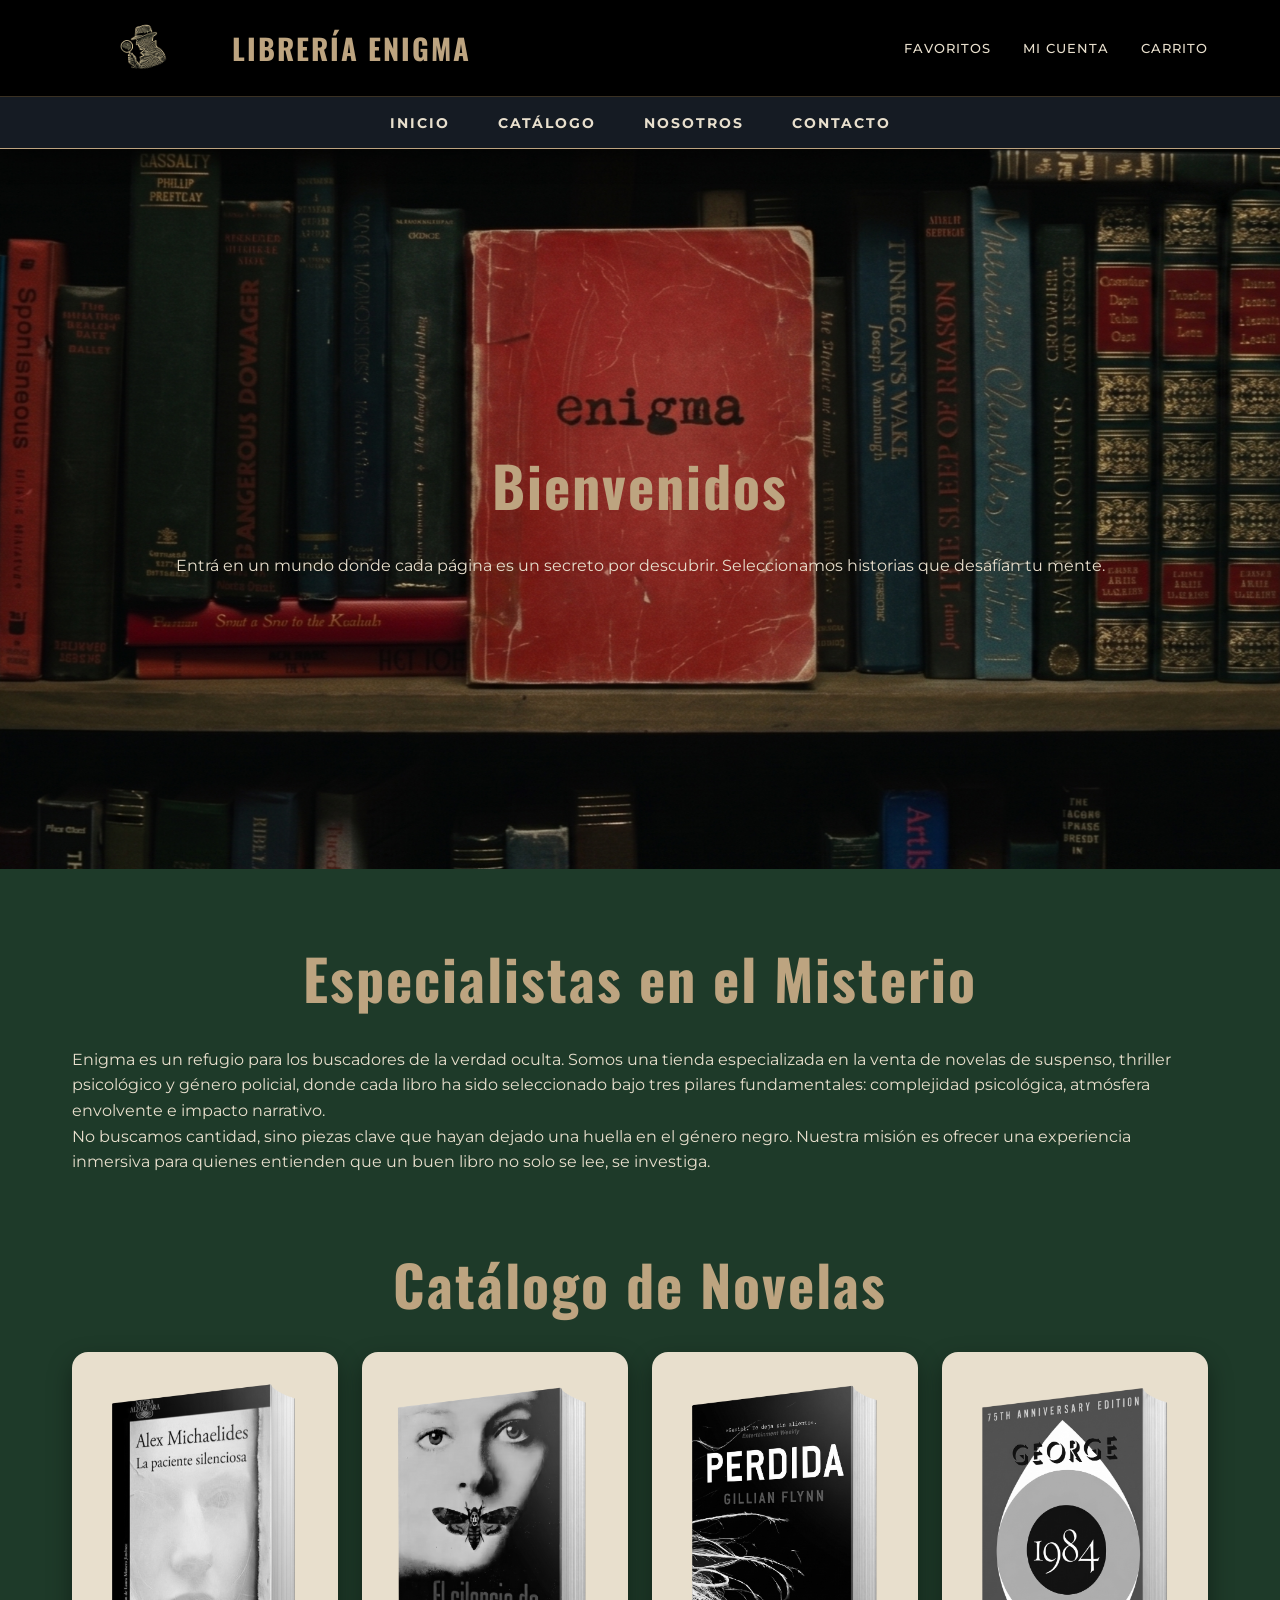
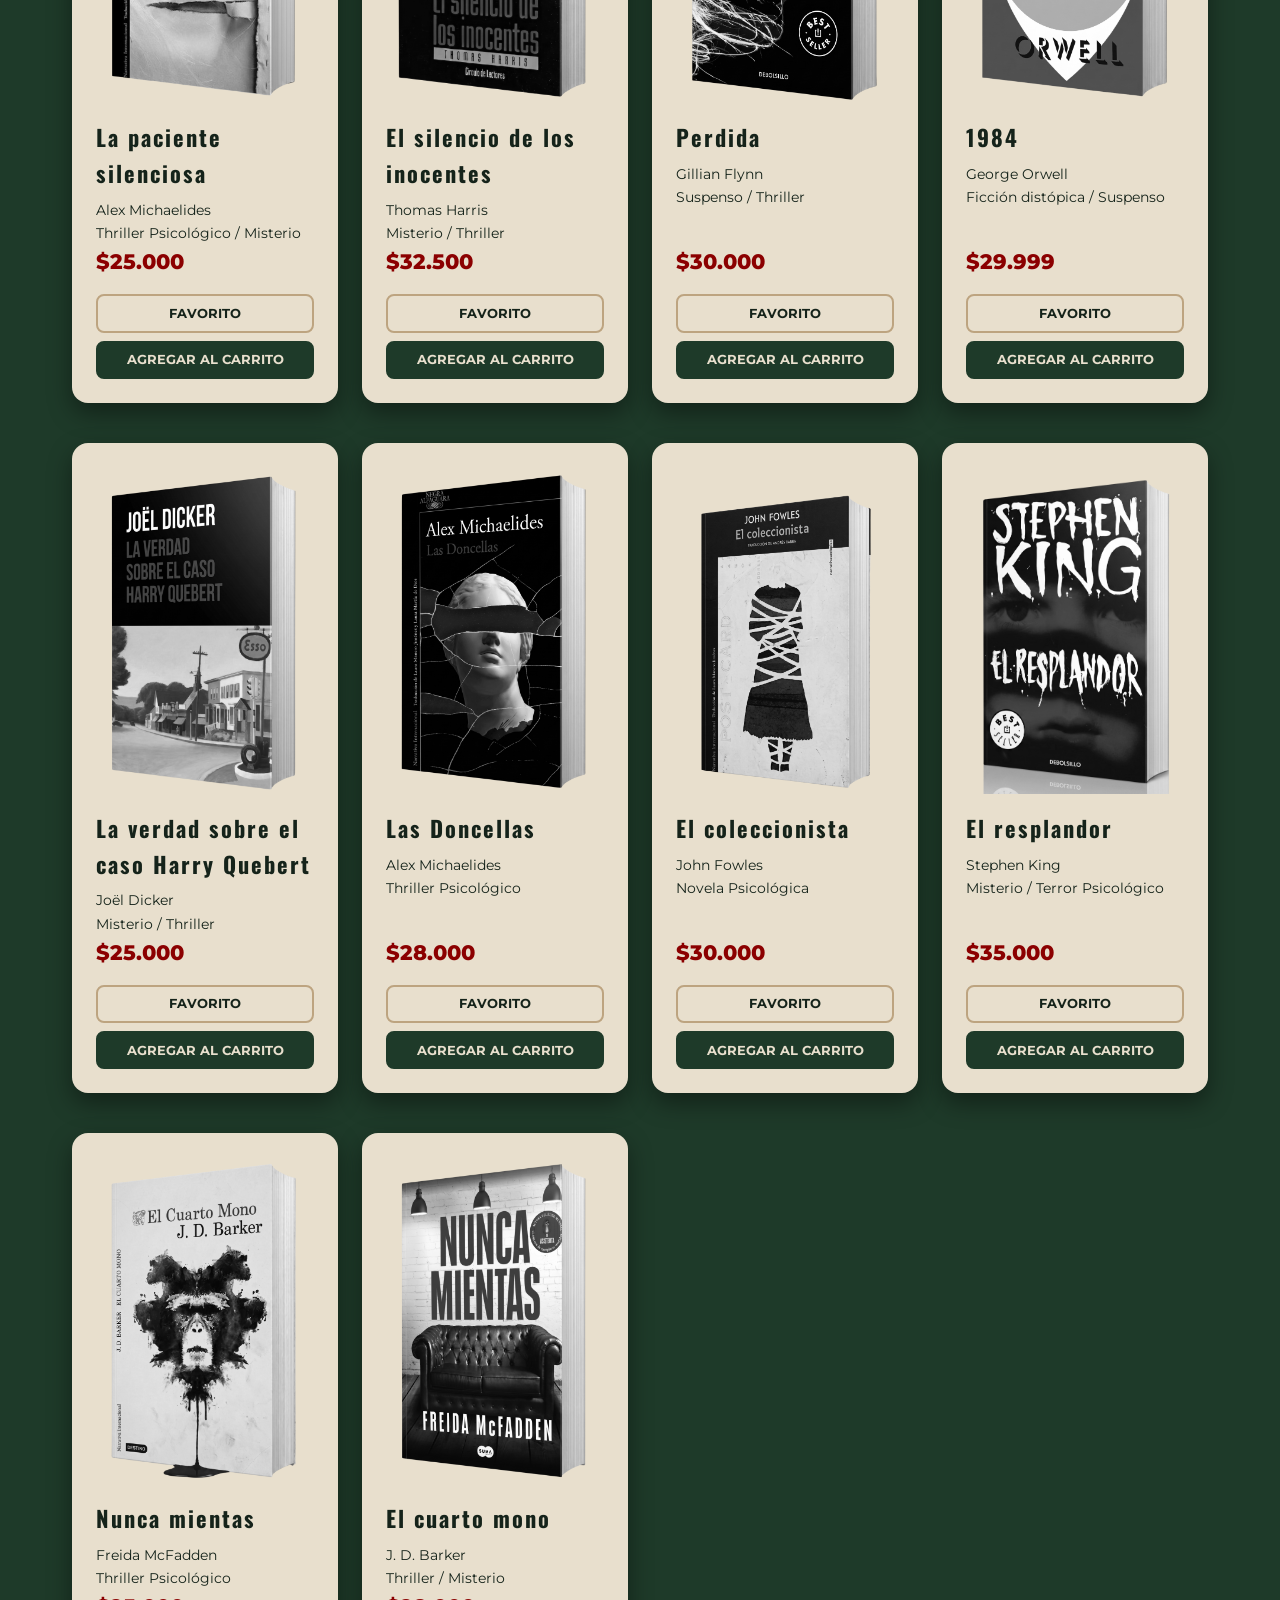
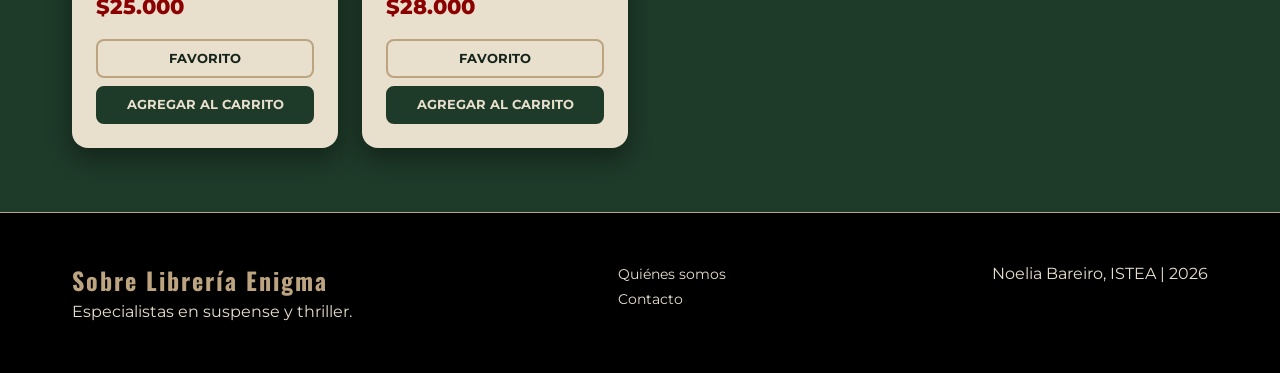
==== index.html @ 0cbce8e1 "Versión integrada (clases 1 a 4) Puesta en limpio del trabajo realizado durante las primeras cuatro " ====
<!DOCTYPE html>
<html lang="es">
<head>
  <meta charset="UTF-8">
  <meta name="viewport" content="width=device-width, initial-scale=1.0">
  <title>Enigma | Tienda de Libros de Suspenso</title>
  <link rel="stylesheet" href="css/estilos.css">
</head>

<body>
  <header class="header-principal">
    <div class="header-superior">
    <div class="contenedor-header">
    <div class="logo">
      <a href="index.html">
        <img src="img/011logo.png" alt="Librería Enigma Detective" class="logo-img">
        <h1 class="logo-texto">Librería Enigma</h1>
        </a>
    </div>

    <nav class="herramientas">
      <ul>
        <li><a href="#">FAVORITOS</a></li>
        <li><a href="#">MI CUENTA</a></li>
        <li><a href="#">CARRITO</a></li>
      </ul>
    </nav>
    </div>
    </div>

    <div class="header-inferior">
    <div class="contenedor-header">
    <nav class="navegacion-principal">
      <ul>
        <li><a href="index.html">INICIO</a></li>
        <li><a href="#catalogo">CATÁLOGO</a></li>
        <li><a href="#quienes-somos">NOSOTROS</a></li>
        <li><a href="#">CONTACTO</a></li>
      </ul>
    </nav>
    </div>
    </div>
  </header>

   <section id="bienvenida"> 
      <h1>Bienvenidos</h1>
      <p>Entrá en un mundo donde cada página es un secreto por descubrir. Seleccionamos historias que desafían tu mente.</p>
    </section>

  <main class="contenido">
      
    <section id="quienes-somos">
      <h1>Especialistas en el Misterio</h1>
      <p>Enigma es un refugio para los buscadores de la verdad oculta. Somos una tienda especializada en la venta de novelas de suspenso, thriller psicológico y género policial, donde cada libro ha sido seleccionado bajo tres pilares fundamentales: complejidad psicológica, atmósfera envolvente e impacto narrativo.</p>
      <p>No buscamos cantidad, sino piezas clave que hayan dejado una huella en el género negro. Nuestra misión es ofrecer una experiencia inmersiva para quienes entienden que un buen libro no solo se lee, se investiga.</p>
    </section>

    <section id="catalogo">
      <h1>Catálogo de Novelas</h1> 
      <div class="contenedor-catalogo">
      <article class="producto">
        <img src="img/001.png" alt="Portada La paciente silenciosa">
        <h2>La paciente silenciosa</h2>
        <p>Alex Michaelides</p>
        <p>Thriller Psicológico / Misterio</p>
        <p class="precio">$25.000</p>
        <button type="button" class="btn-outline" id="fav-001">Favorito</button>
        <button type="button" class="btn-fill">Agregar al carrito</button>
      </article>

      <article class="producto">
        <img src="img/002.png" alt="Portada El silencio de los inocentes">
        <h2>El silencio de los inocentes</h2>
        <p>Thomas Harris</p>
        <p>Misterio / Thriller</p>
        <p class="precio">$32.500</p>
        <button type="button" class="btn-outline" id="fav-002">Favorito</button>
        <button type="button" class="btn-fill">Agregar al carrito</button>
      </article>

      <article class="producto">
        <img src="img/003.png" alt="Portada Perdida">
        <h2>Perdida</h2>
        <p>Gillian Flynn</p>
        <p>Suspenso / Thriller</p>
        <p class="precio">$30.000</p>
        <button type="button" class="btn-outline" id="fav-003"> Favorito</button>
        <button type="button" class="btn-fill">Agregar al carrito</button>
      </article>

      <article class="producto">
        <img src="img/004.png" alt="Portada 1984">
        <h2>1984</h2>
        <p>George Orwell</p>
        <p>Ficción distópica / Suspenso</p>
        <p class="precio">$29.999</p>
        <button type="button" class="btn-outline" id="fav-004">Favorito</button>
        <button type="button" class="btn-fill">Agregar al carrito</button>
      </article>

      <article class="producto">
        <img src="img/005.png" alt="Portada La verdad sobre el caso Harry Quebert">
        <h2>La verdad sobre el caso Harry Quebert</h2>
        <p>Joël Dicker</p>
        <p>Misterio / Thriller</p>
        <p class="precio">$25.000</p>
        <button type="button" class="btn-outline" id="fav-005">Favorito</button>
        <button type="button" class="btn-fill">Agregar al carrito</button>
      </article>

      <article class="producto">
        <img src="img/006.png" alt="Portada Las Doncellas">
        <h2>Las Doncellas</h2>
        <p>Alex Michaelides</p>
        <p>Thriller Psicológico</p>
        <p class="precio">$28.000</p>
        <button type="button" class="btn-outline" id="fav-006">Favorito</button>
        <button type="button" class="btn-fill">Agregar al carrito</button>
      </article>

      <article class="producto">
        <img src="img/007.png" alt="Portada El coleccionista">
        <h2>El coleccionista</h2>
        <p>John Fowles</p>
        <p>Novela Psicológica</p>
        <p class="precio">$30.000</p>
        <button type="button" class="btn-outline" id="fav-007">Favorito</button>
        <button type="button" class="btn-fill">Agregar al carrito</button>
      </article>

      <article class="producto">
        <img src="img/008.png" alt="Portada El resplandor">
        <h2>El resplandor</h2>
        <p>Stephen King</p>
        <p>Misterio / Terror Psicológico</p>
        <p class="precio">$35.000</p>
        <button type="button" class="btn-outline" id="fav-008">Favorito</button>
        <button type="button" class="btn-fill">Agregar al carrito</button>
      </article>

      <article class="producto">
        <img src="img/009.png" alt="Portada Nunca mientas">
        <h2>Nunca mientas</h2>
        <p>Freida McFadden</p>
        <p>Thriller Psicológico</p>
        <p class="precio">$25.000</p>
        <button type="button" class="btn-outline" id="fav-009">Favorito</button>
        <button type="button" class="btn-fill">Agregar al carrito</button>
      </article>

      <article class="producto">
        <img src="img/010.png" alt="Portada El cuarto mono">
        <h2>El cuarto mono</h2>
        <p>J. D. Barker</p>
        <p>Thriller / Misterio</p>
        <p class="precio">$28.000</p>
        <button type="button" class="btn-outline" id="fav-010">Favorito</button>
        <button type="button" class="btn-fill">Agregar al carrito</button>
      </article>

      </div> 
    </section>
  </main>

  <footer>
    <div class="contenedor-footer">
      <div class="footer-info">
        <h1>Sobre Librería Enigma</h1>
        <p>Especialistas en suspense y thriller.</p>
      </div>
        <nav class="footer-nav">
          <ul>
            <li><a href="#quienes-somos">Quiénes somos</a></li>
            <li><a href="#">Contacto</a></li>
          </ul>
        </nav>
      <div class="footer-alumna">
        <p>Noelia Bareiro, ISTEA | 2026</p>
      </div>
    </div>
  </footer>

</body>
</html>
---- css/estilos.css ----
@import url('https://fonts.googleapis.com/css2?family=Montserrat:ital,wght@0,100..900;1,100..900&family=Oswald:wght@200..700&display=swap');

html {
  --bg-color-page: #1e3a29;  
  --bg-color-card: #e8dfcd;   
  --text-on-dark: #e8dfcd;    
  --text-on-light: #15231a;   

  --accent-color-400: #bda480; 
  --accent-color-200: #d1c1a1; 
  --accent-precio: #8b0000;    

  --text-heading: "Oswald", sans-serif;
  --text-base: "Montserrat", sans-serif;

  --contenedor-sz: min(75rem, 100%);
}

*,
::after, 
::before {
  box-sizing: border-box;
  margin: 0;
  padding: 0;
}

body {
  background-color: var(--bg-color-page);
  color: var(--text-on-dark);
  font-family: var(--text-base);
  line-height: 1.6;
  display: grid;
  justify-items: center;
}

h1, h2 {
  font-family: var(--text-heading);
  letter-spacing: 2px;
}

/* Estilo para el header */

.header-principal {
  width: 100%;
  position: sticky;
  top: 0;
  z-index: 1000;
  display: flex;
  flex-direction: column;
  box-shadow: 0 5px 20px rgba(0,0,0,0.6);
}

.contenedor-header {
  width: var(--contenedor-sz);
  margin: 0 auto;
  padding: 0 2rem;
  display: flex;
  align-items: center;
}

.header-superior {
  width: 100%;
  background-color: #000;
  border-bottom: 1px solid rgba(191, 161, 117, 0.3);
  padding: 0.5rem 0;
}

.header-superior .contenedor-header {
  justify-content: space-between;
}

.logo a {
  display: flex;
  align-items: center; 
  gap: 1.2rem; 
  text-decoration: none;
}

.logo-texto {
  font-family: var(--text-heading); 
  font-size: 1.8rem;
  font-weight: 700;
  color: var(--accent-color-400); 
  text-transform: uppercase;
  letter-spacing: 2px;
  line-height: 1;
}

.logo-img {
  height: 80px; 
  width: auto;
  display: block;
  transform: translateY(8px);
  transition: transform 1s ease;
}

.logo-img:hover {
  transform: translateY(8px) scale(1.05);
}

/* Estilo para las herramientas */
.herramientas ul {
  list-style: none;
  display: flex;
  gap: 2rem;
}

.herramientas a {
  text-decoration: none;
  color: var(--text-on-dark);
  font-size: 0.8rem;
  font-weight: 500;
  letter-spacing: 1px;
  transition: color 0.3s;
}

.herramientas a:hover {
  color: var(--accent-color-400);
}

.header-inferior {
  width: 100%;
  background-color: #151b23; 
  border-bottom: 1px solid var(--accent-color-400);
  padding: 0.8rem 0;
}

.header-inferior .contenedor-header {
  justify-content: center; 
}

.navegacion-principal ul {
  list-style: none;
  display: flex;
  gap: 3rem;
}

.navegacion-principal a {
  text-decoration: none;
  color: var(--text-on-dark);
  font-weight: 700;
  text-transform: uppercase;
  font-size: 0.9rem;
  letter-spacing: 2px;
  transition: color 0.3s;
}

.navegacion-principal a:hover {
  color: var(--accent-color-400);
}

/* Estilo para el contenido */
#bienvenida {
  margin: 0; 
  width: 100%; 
  min-height: 45rem; 
  
  background-image: url(../img/012.png);
  background-repeat: no-repeat;
  background-size: cover;
  background-attachment: fixed;
  background-position: center;

  display: flex;
  flex-direction: column;
  justify-content: center;
  align-items: center; 
  text-align: center;
  padding: 2rem; 
}

main {
  width: var(--contenedor-sz);
  padding: 4rem 2rem;
  display: grid;
  gap: 4rem;
}

section h1 {
  font-size: 3.5rem;
  color: var(--accent-color-400);
  margin-bottom: 1.5rem;
  text-align: center;
}

/* Estilo para el catálogo */
.contenedor-catalogo {
  display: grid;
  grid-template-columns: repeat(auto-fill, minmax(14rem, 1fr));
  gap: 2.5rem 1.5rem;
}

.contenedor-catalogo article {
  background-color: var(--bg-color-card);
  padding: 1.5rem;
  border-radius: 1rem;
  display: flex;
  flex-direction: column;
  box-shadow: 0 10px 25px rgba(0,0,0,0.4);
  transition: transform 0.3s ease;
}

.contenedor-catalogo article:hover {
  transform: translateY(-10px);
}

.contenedor-catalogo img {
  width: 100%;
  aspect-ratio: 2 / 3;
  object-fit: cover;
  border-radius: 0.5rem;
  filter: grayscale(100%);
  transition: filter 0.5s ease;
  margin-bottom: 1rem;
}

.contenedor-catalogo article:hover img {
  filter: grayscale(0%);
}

.contenedor-catalogo h2 {
  color: var(--text-on-light);
  font-size: 1.4rem;
  margin-bottom: 0.5rem;
}

.contenedor-catalogo p {
  color: var(--text-on-light);
  font-size: 0.9rem;
}

.contenedor-catalogo .precio {
  color: var(--accent-precio);
  font-weight: 800;
  font-size: 1.3rem;
  margin: 1rem 0;
  margin-top: auto;
}

/* Estilo para los botones (agregar algún emoji) */
.btn-outline, .btn-fill {
  font-family: var(--text-base);
  padding: 0.6rem 1rem;
  border-radius: 0.5rem;
  cursor: pointer;
  font-weight: 700;
  text-transform: uppercase;
  font-size: 0.8rem;
  border: 0.15rem solid var(--accent-color-400);
  transition: all 0.3s;
}

.btn-outline {
  background: none;
  color: var(--text-on-light);
  margin-bottom: 0.5rem;
}

.btn-outline:hover {
  background-color: var(--accent-color-200);
}

.btn-fill {
  background-color: var(--bg-color-page);
  color: var(--bg-color-card);
  border-color: var(--bg-color-page);
}

.btn-fill:hover {
  background-color: var(--accent-color-400);
  border-color: var(--accent-color-400);
  color: var(--bg-color-page);
}

footer {
  width: 100%;
  background-color: #000;
  border-top: 1px solid var(--accent-color-400);
  padding: 3rem 0;
}

.contenedor-footer {
  width: var(--contenedor-sz);
  margin: 0 auto;
  padding: 0 2rem;
  display: flex;
  justify-content: space-between;
  align-items: flex-start;
}

.contenedor-footer h1 {
  font-size: 1.5rem;
  color: var(--accent-color-400);
}

.contenedor-footer ul {
  list-style: none;
}

.contenedor-footer a {
  text-decoration: none;
  color: var(--text-on-dark);
  font-size: 0.9rem;
  transition: color 0.3s;
}

.contenedor-footer a:hover {
  color: var(--accent-color-400);
}
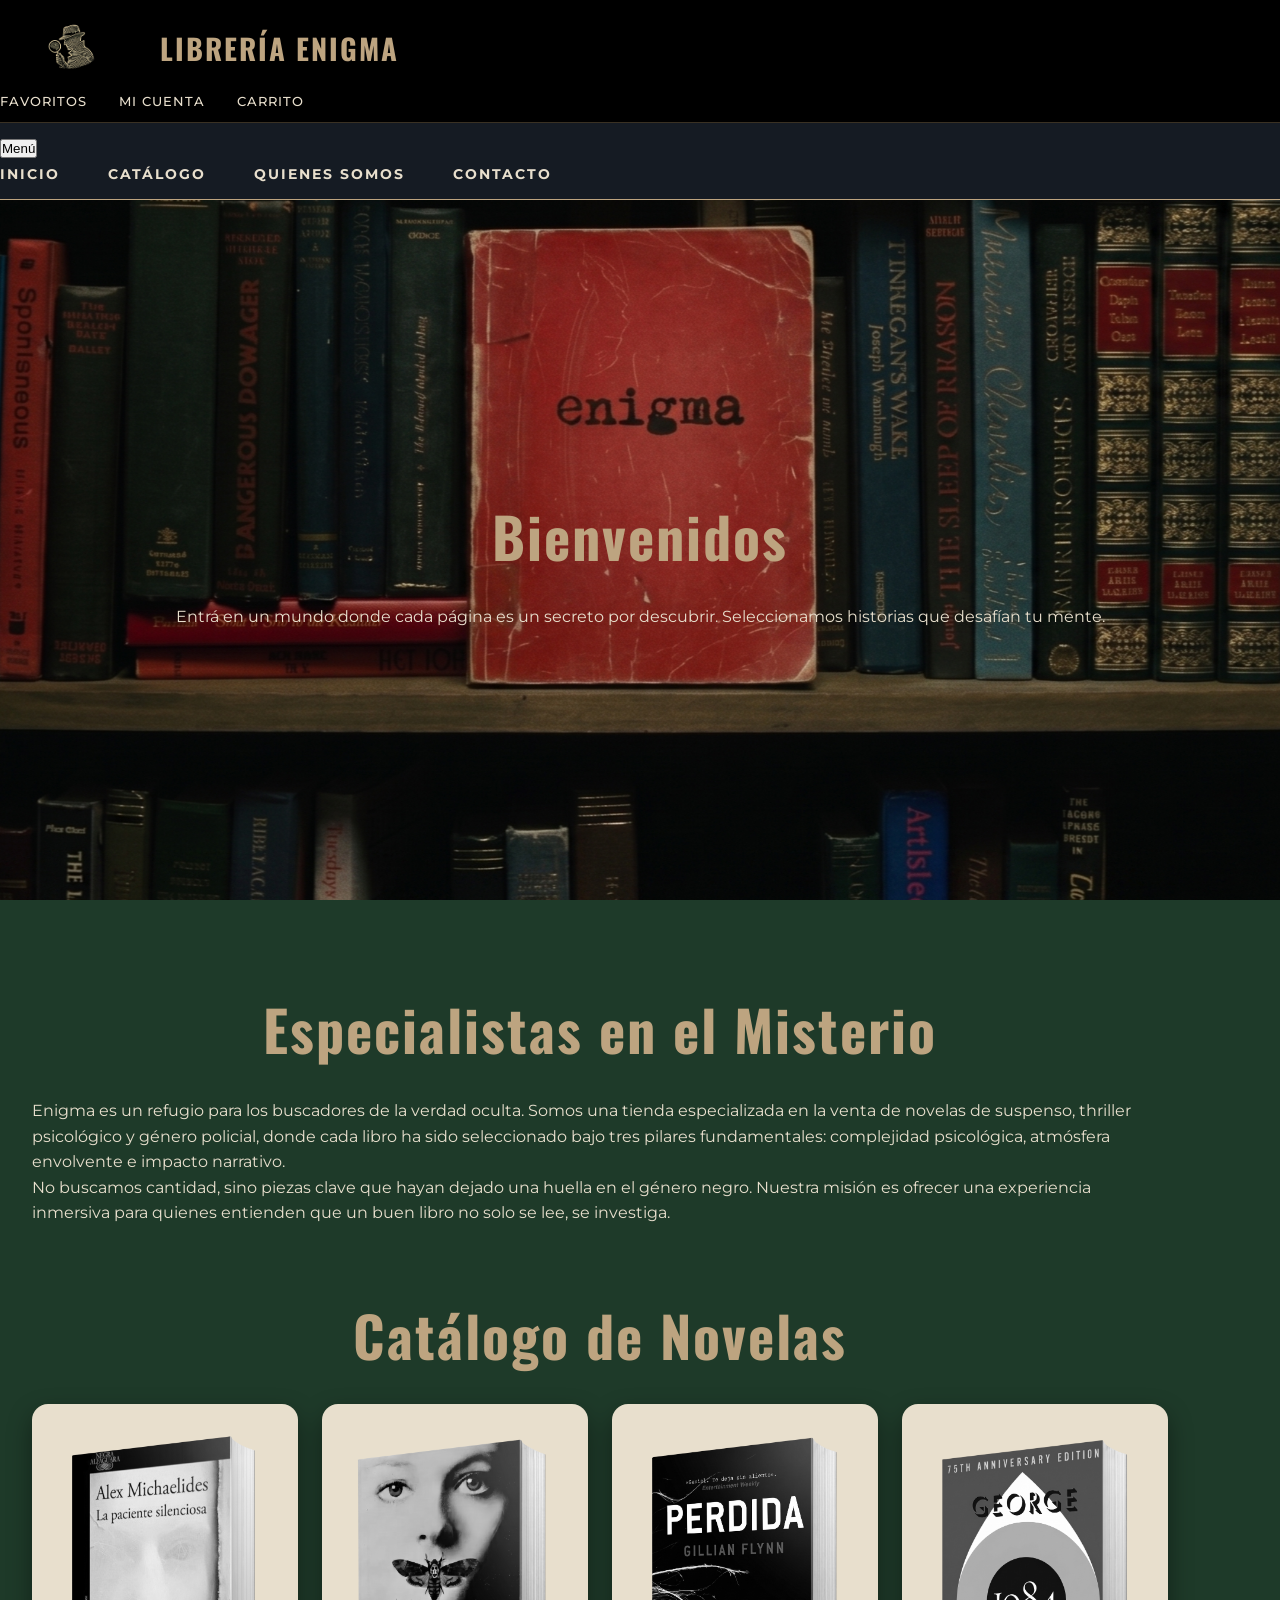
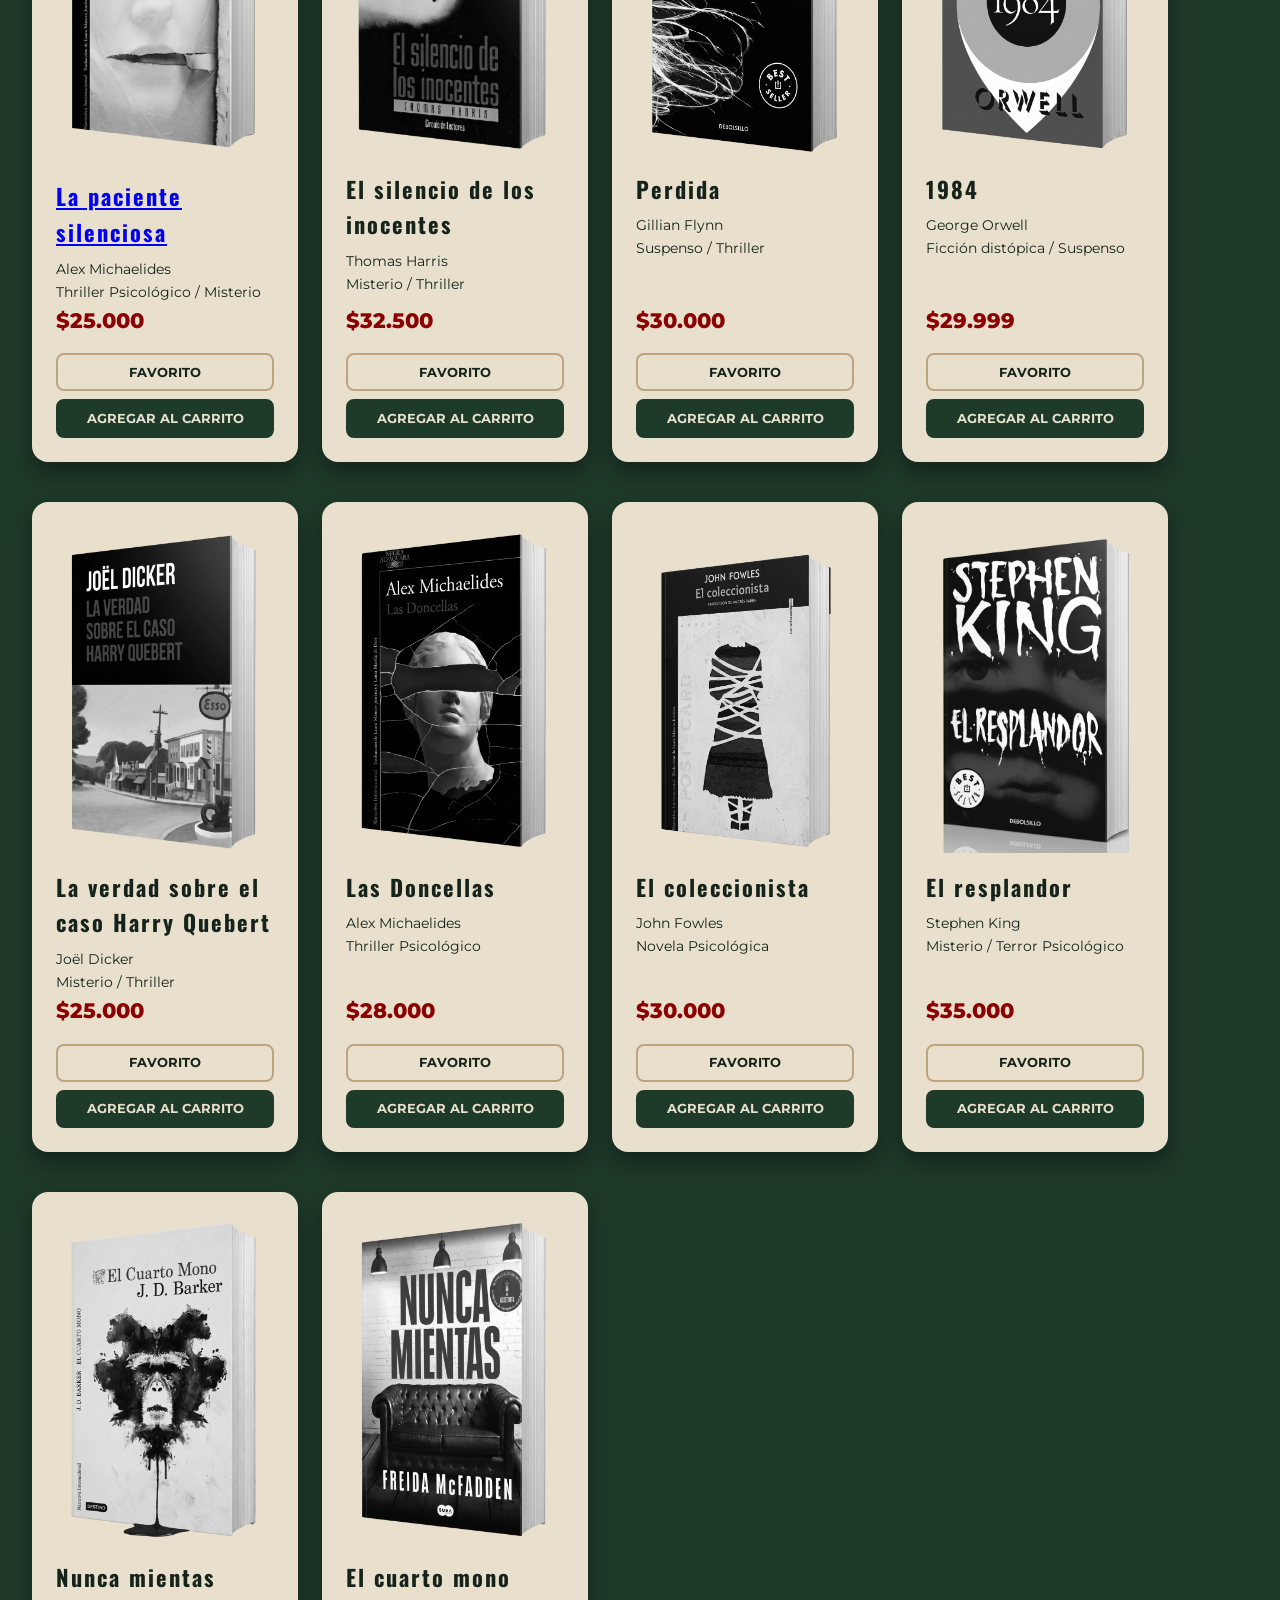
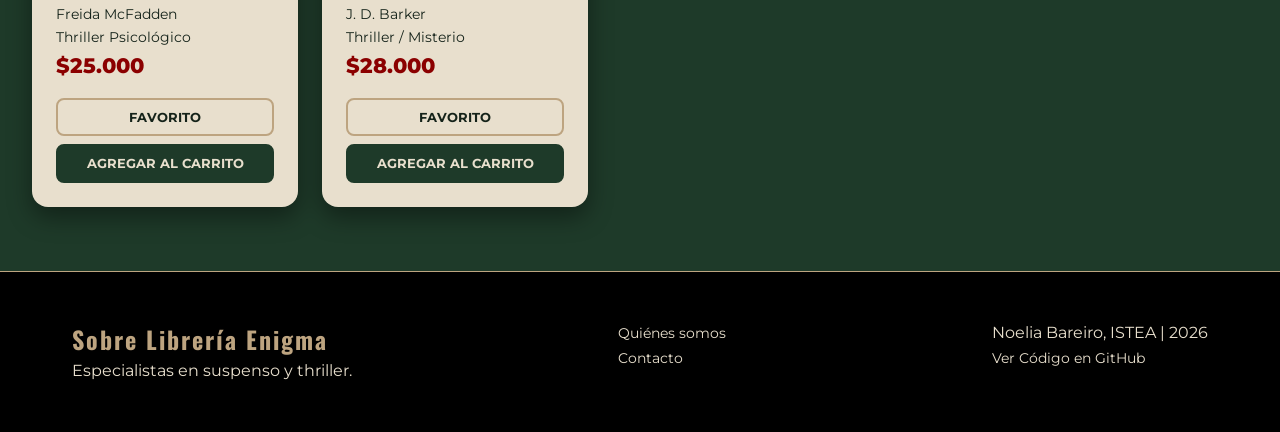
==== commit 3ca165f0: "Reorganización CSS y ajustes finales de la Clase 5 Reorganicé los estilos por secciones para que el " ====
--- a/index.html
+++ b/index.html
@@ -10,7 +10,7 @@
 <body>
   <header class="header-principal">
     <div class="header-superior">
-    <div class="contenedor-header">
+    <div class="contenedor">
     <div class="logo">
       <a href="index.html">
         <img src="img/011logo.png" alt="Librería Enigma Detective" class="logo-img">
@@ -29,42 +29,49 @@
     </div>
 
     <div class="header-inferior">
-    <div class="contenedor-header">
+    <div class="contenedor">
+    <button class="menu-boton" aria-label="Abrir menú">
+        <span class="sr-only">Menú</span>
+    </button>
+
     <nav class="navegacion-principal">
-      <ul>
-        <li><a href="index.html">INICIO</a></li>
-        <li><a href="#catalogo">CATÁLOGO</a></li>
-        <li><a href="#quienes-somos">NOSOTROS</a></li>
-        <li><a href="#">CONTACTO</a></li>
-      </ul>
+        <ul>
+            <li><a href="index.html">INICIO</a></li>
+            <li><a href="#catalogo">CATÁLOGO</a></li>
+            <li><a href="#quienes-somos">QUIENES SOMOS</a></li>
+            <li><a href="#">CONTACTO</a></li>
+        </ul>
     </nav>
     </div>
-    </div>
-  </header>
+</div>
 
    <section id="bienvenida"> 
       <h1>Bienvenidos</h1>
       <p>Entrá en un mundo donde cada página es un secreto por descubrir. Seleccionamos historias que desafían tu mente.</p>
     </section>
 
-  <main class="contenido">
+ <main class="contenedor contenido">
       
     <section id="quienes-somos">
       <h1>Especialistas en el Misterio</h1>
+      <div class="quienes-somos-info">
       <p>Enigma es un refugio para los buscadores de la verdad oculta. Somos una tienda especializada en la venta de novelas de suspenso, thriller psicológico y género policial, donde cada libro ha sido seleccionado bajo tres pilares fundamentales: complejidad psicológica, atmósfera envolvente e impacto narrativo.</p>
       <p>No buscamos cantidad, sino piezas clave que hayan dejado una huella en el género negro. Nuestra misión es ofrecer una experiencia inmersiva para quienes entienden que un buen libro no solo se lee, se investiga.</p>
+      </div>
     </section>
 
     <section id="catalogo">
       <h1>Catálogo de Novelas</h1> 
       <div class="contenedor-catalogo">
       <article class="producto">
+        <a href="producto.html">
         <img src="img/001.png" alt="Portada La paciente silenciosa">
-        <h2>La paciente silenciosa</h2>
+        </a>
+        <h2><a href="producto.html">La paciente silenciosa</a></h2>
         <p>Alex Michaelides</p>
         <p>Thriller Psicológico / Misterio</p>
         <p class="precio">$25.000</p>
-        <button type="button" class="btn-outline" id="fav-001">Favorito</button>
+        <button type="button" class="btn-outline">Favorito</button>
         <button type="button" class="btn-fill">Agregar al carrito</button>
       </article>
 
@@ -74,7 +81,7 @@
         <p>Thomas Harris</p>
         <p>Misterio / Thriller</p>
         <p class="precio">$32.500</p>
-        <button type="button" class="btn-outline" id="fav-002">Favorito</button>
+        <button type="button" class="btn-outline">Favorito</button>
         <button type="button" class="btn-fill">Agregar al carrito</button>
       </article>
 
@@ -84,7 +91,7 @@
         <p>Gillian Flynn</p>
         <p>Suspenso / Thriller</p>
         <p class="precio">$30.000</p>
-        <button type="button" class="btn-outline" id="fav-003"> Favorito</button>
+        <button type="button" class="btn-outline"> Favorito</button>
         <button type="button" class="btn-fill">Agregar al carrito</button>
       </article>
 
@@ -94,7 +101,7 @@
         <p>George Orwell</p>
         <p>Ficción distópica / Suspenso</p>
         <p class="precio">$29.999</p>
-        <button type="button" class="btn-outline" id="fav-004">Favorito</button>
+        <button type="button" class="btn-outline">Favorito</button>
         <button type="button" class="btn-fill">Agregar al carrito</button>
       </article>
 
@@ -104,7 +111,7 @@
         <p>Joël Dicker</p>
         <p>Misterio / Thriller</p>
         <p class="precio">$25.000</p>
-        <button type="button" class="btn-outline" id="fav-005">Favorito</button>
+        <button type="button" class="btn-outline">Favorito</button>
         <button type="button" class="btn-fill">Agregar al carrito</button>
       </article>
 
@@ -114,7 +121,7 @@
         <p>Alex Michaelides</p>
         <p>Thriller Psicológico</p>
         <p class="precio">$28.000</p>
-        <button type="button" class="btn-outline" id="fav-006">Favorito</button>
+        <button type="button" class="btn-outline">Favorito</button>
         <button type="button" class="btn-fill">Agregar al carrito</button>
       </article>
 
@@ -124,7 +131,7 @@
         <p>John Fowles</p>
         <p>Novela Psicológica</p>
         <p class="precio">$30.000</p>
-        <button type="button" class="btn-outline" id="fav-007">Favorito</button>
+        <button type="button" class="btn-outline">Favorito</button>
         <button type="button" class="btn-fill">Agregar al carrito</button>
       </article>
 
@@ -134,7 +141,7 @@
         <p>Stephen King</p>
         <p>Misterio / Terror Psicológico</p>
         <p class="precio">$35.000</p>
-        <button type="button" class="btn-outline" id="fav-008">Favorito</button>
+        <button type="button" class="btn-outline">Favorito</button>
         <button type="button" class="btn-fill">Agregar al carrito</button>
       </article>
 
@@ -144,7 +151,7 @@
         <p>Freida McFadden</p>
         <p>Thriller Psicológico</p>
         <p class="precio">$25.000</p>
-        <button type="button" class="btn-outline" id="fav-009">Favorito</button>
+        <button type="button" class="btn-outline">Favorito</button>
         <button type="button" class="btn-fill">Agregar al carrito</button>
       </article>
 
@@ -154,7 +161,7 @@
         <p>J. D. Barker</p>
         <p>Thriller / Misterio</p>
         <p class="precio">$28.000</p>
-        <button type="button" class="btn-outline" id="fav-010">Favorito</button>
+        <button type="button" class="btn-outline">Favorito</button>
         <button type="button" class="btn-fill">Agregar al carrito</button>
       </article>
 
@@ -162,22 +169,26 @@
     </section>
   </main>
 
-  <footer>
-    <div class="contenedor-footer">
-      <div class="footer-info">
-        <h1>Sobre Librería Enigma</h1>
-        <p>Especialistas en suspense y thriller.</p>
-      </div>
-        <nav class="footer-nav">
-          <ul>
-            <li><a href="#quienes-somos">Quiénes somos</a></li>
-            <li><a href="#">Contacto</a></li>
-          </ul>
-        </nav>
-      <div class="footer-alumna">
-        <p>Noelia Bareiro, ISTEA | 2026</p>
-      </div>
+ <footer>
+    <div class="contenedor contenedor-footer"> 
+    <div class="footer-info">
+      <h1>Sobre Librería Enigma</h1>
+      <p>Especialistas en suspenso y thriller.</p>
     </div>
+    <nav class="footer-nav">
+      <ul>
+        <li><a href="#quienes-somos">Quiénes somos</a></li>
+        <li><a href="#">Contacto</a></li>
+      </ul>
+    </nav>
+
+    <div class="footer-alumna">
+      <p>Noelia Bareiro, ISTEA | 2026</p>
+      <a href="https://github.com/Noelia-Bareiro/Proyecto-Enigma-AWC" target="_blank" rel="noopener noreferrer" class="link-repo">
+        Ver Código en GitHub
+    </a>
+    </div>
+    </div> 
   </footer>
 
 </body>
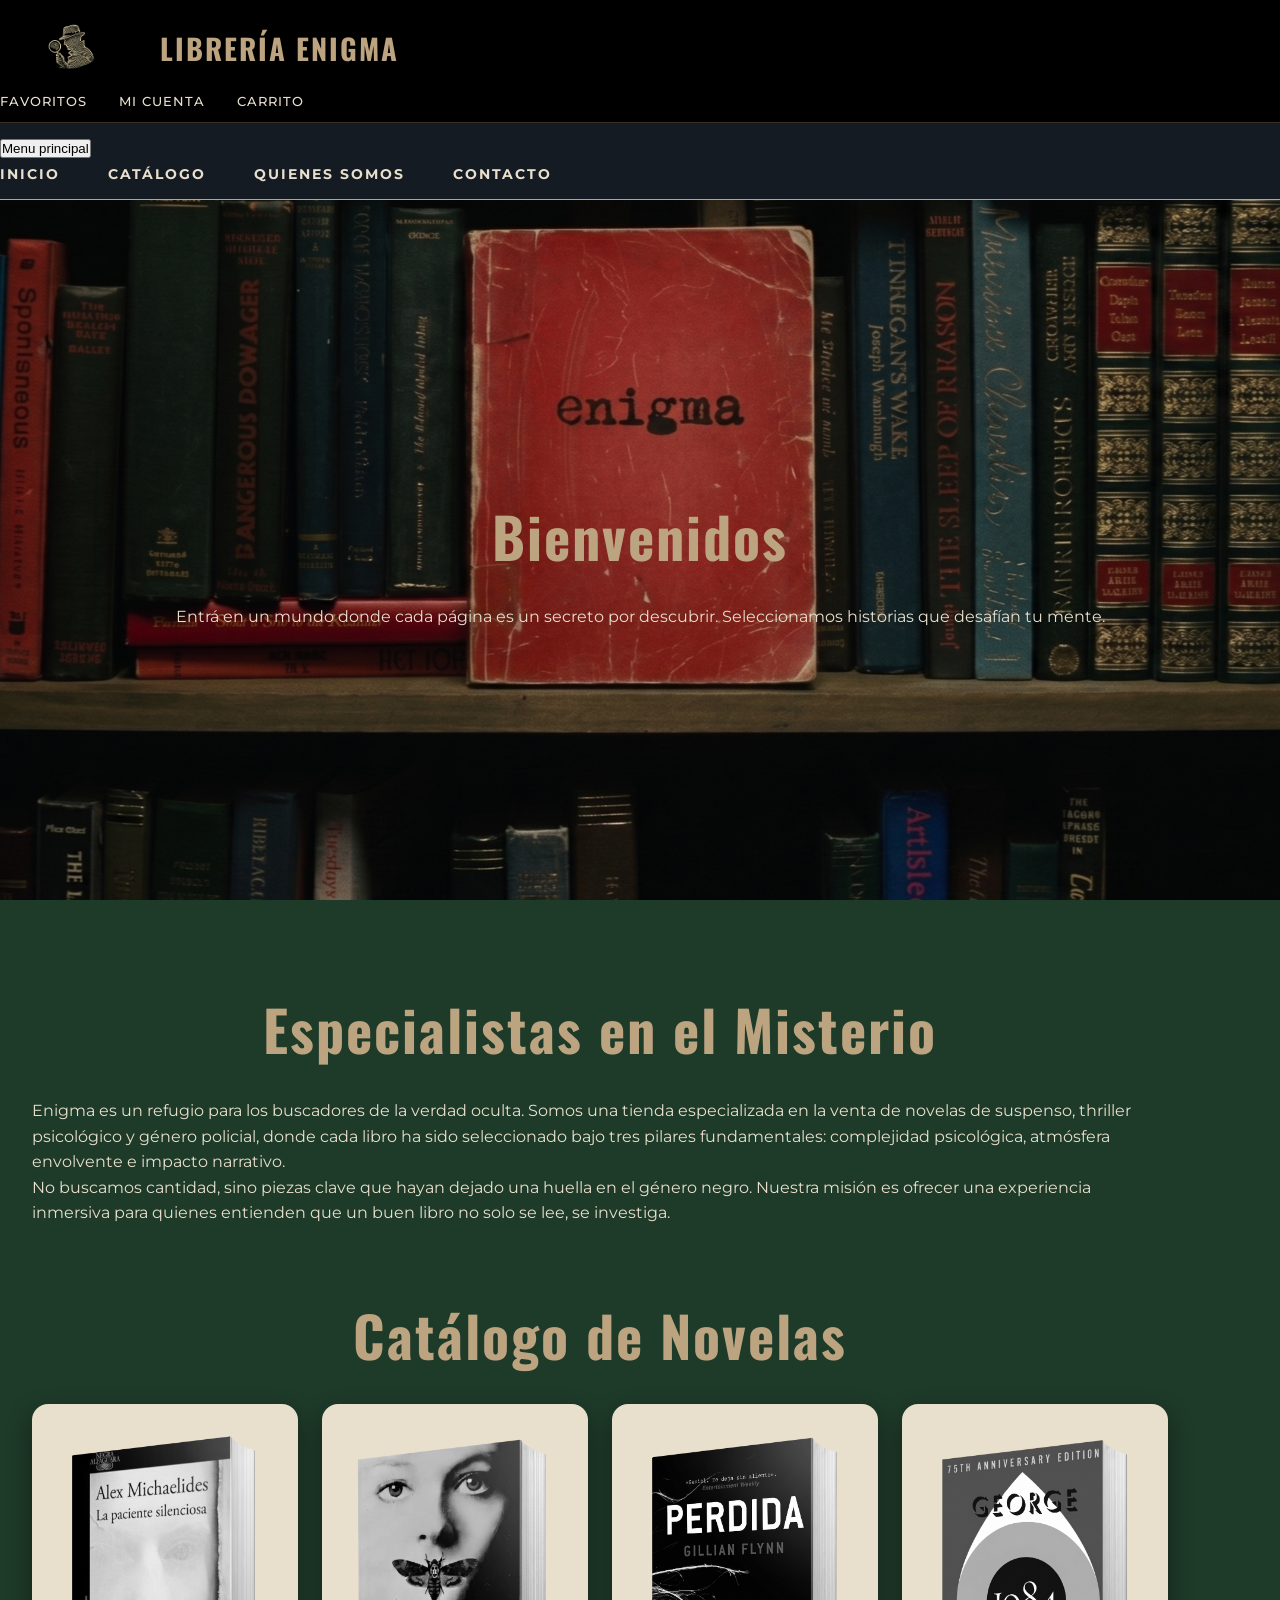
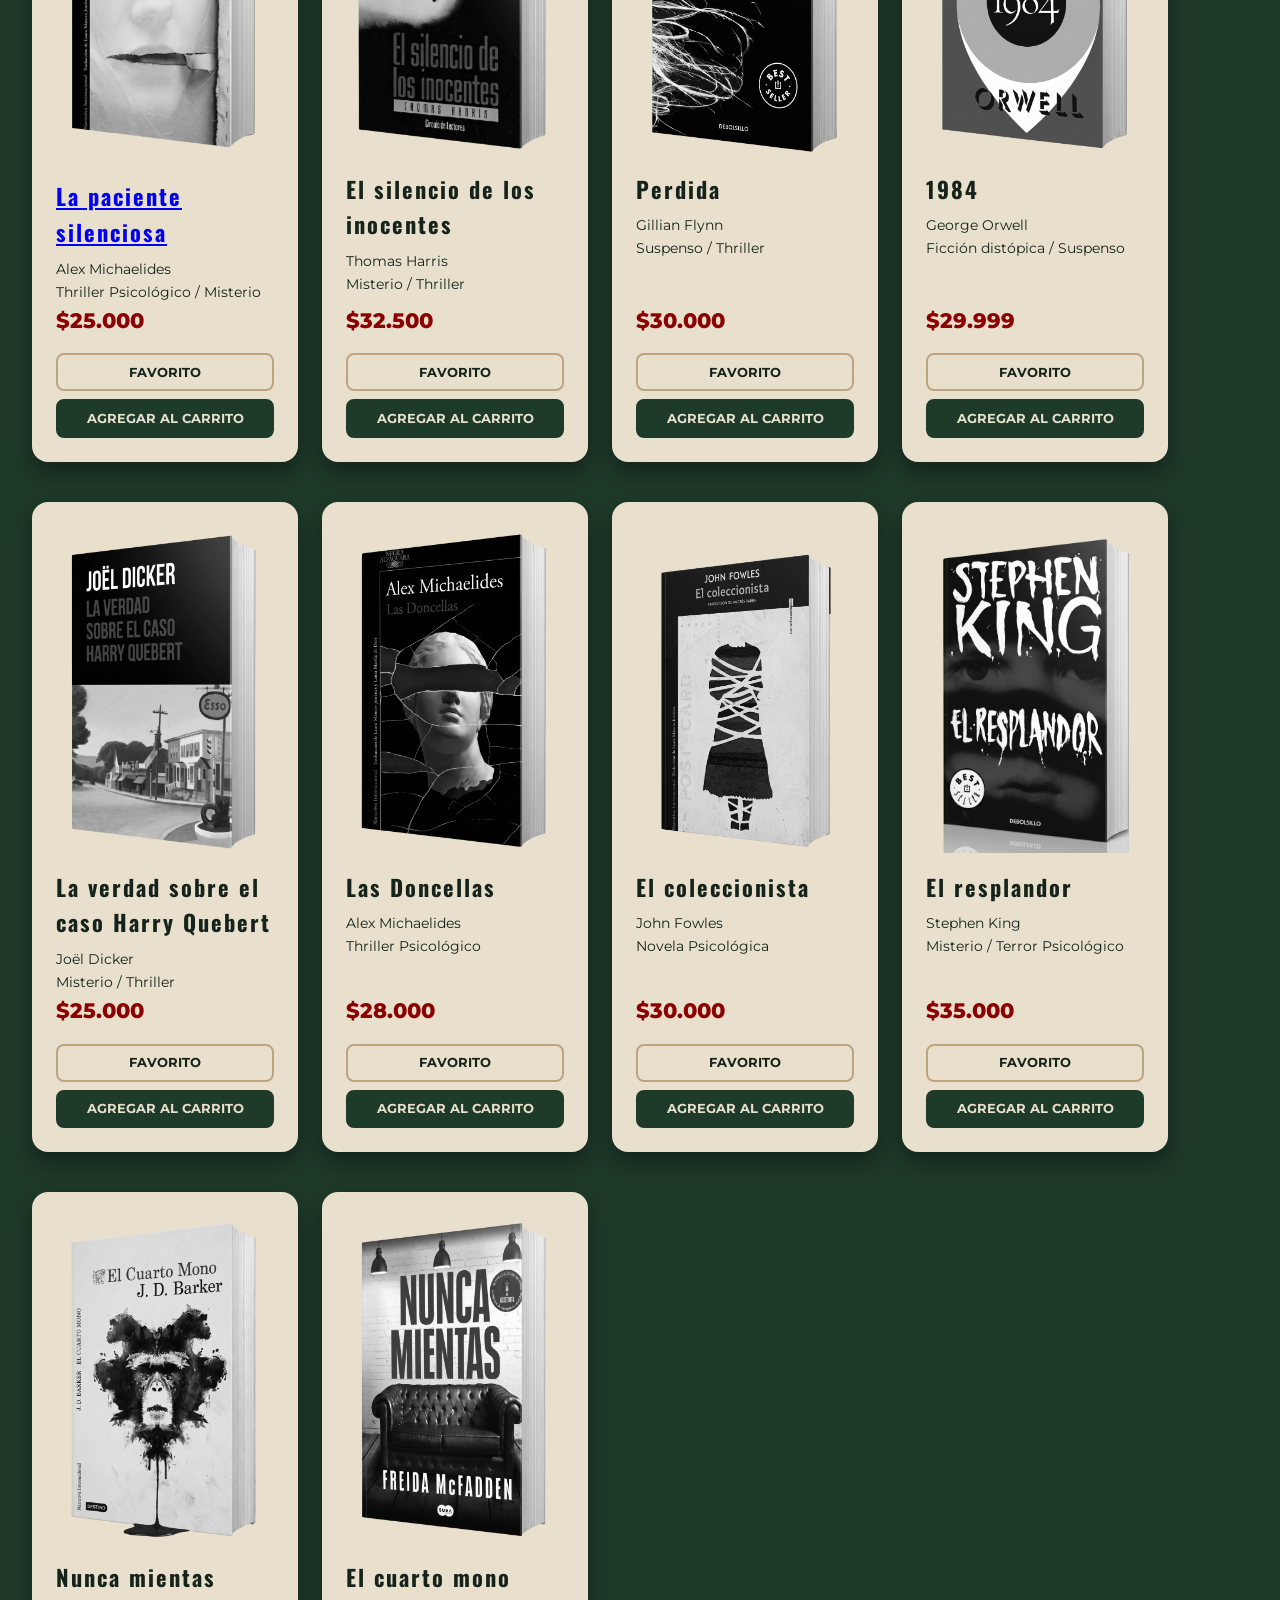
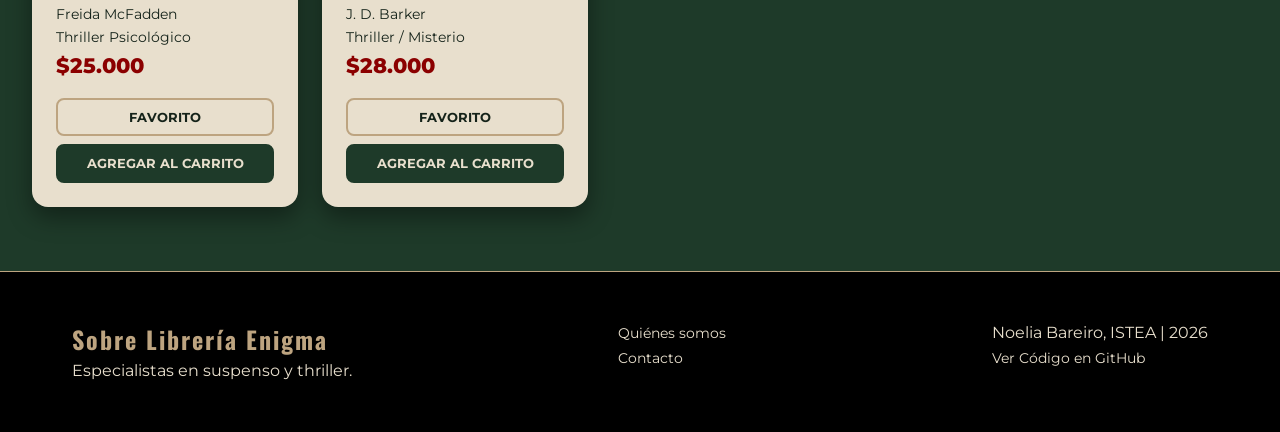
==== commit baa7b69a: "Add files via upload Corregí el centrado en GitHub Pages y maqueté el botón de menú para mobile" ====
--- a/index.html
+++ b/index.html
@@ -30,17 +30,21 @@
 
     <div class="header-inferior">
     <div class="contenedor">
-    <button class="menu-boton" aria-label="Abrir menú">
-        <span class="sr-only">Menú</span>
+    
+    <button class="menu-boton" 
+      aria-label="Ingresar al menu principal" 
+      aria-controls="primary-navigation" 
+      aria-expanded="false">
+    <span class="sr-only">Menu principal</span>
     </button>
 
-    <nav class="navegacion-principal">
-        <ul>
-            <li><a href="index.html">INICIO</a></li>
-            <li><a href="#catalogo">CATÁLOGO</a></li>
-            <li><a href="#quienes-somos">QUIENES SOMOS</a></li>
-            <li><a href="#">CONTACTO</a></li>
-        </ul>
+    <nav class="navegacion-principal" id="primary-navigation">
+      <ul>
+        <li><a href="index.html">INICIO</a></li>
+        <li><a href="#catalogo">CATÁLOGO</a></li>
+        <li><a href="#quienes-somos">QUIENES SOMOS</a></li>
+        <li><a href="#">CONTACTO</a></li>
+      </ul>
     </nav>
     </div>
 </div>
